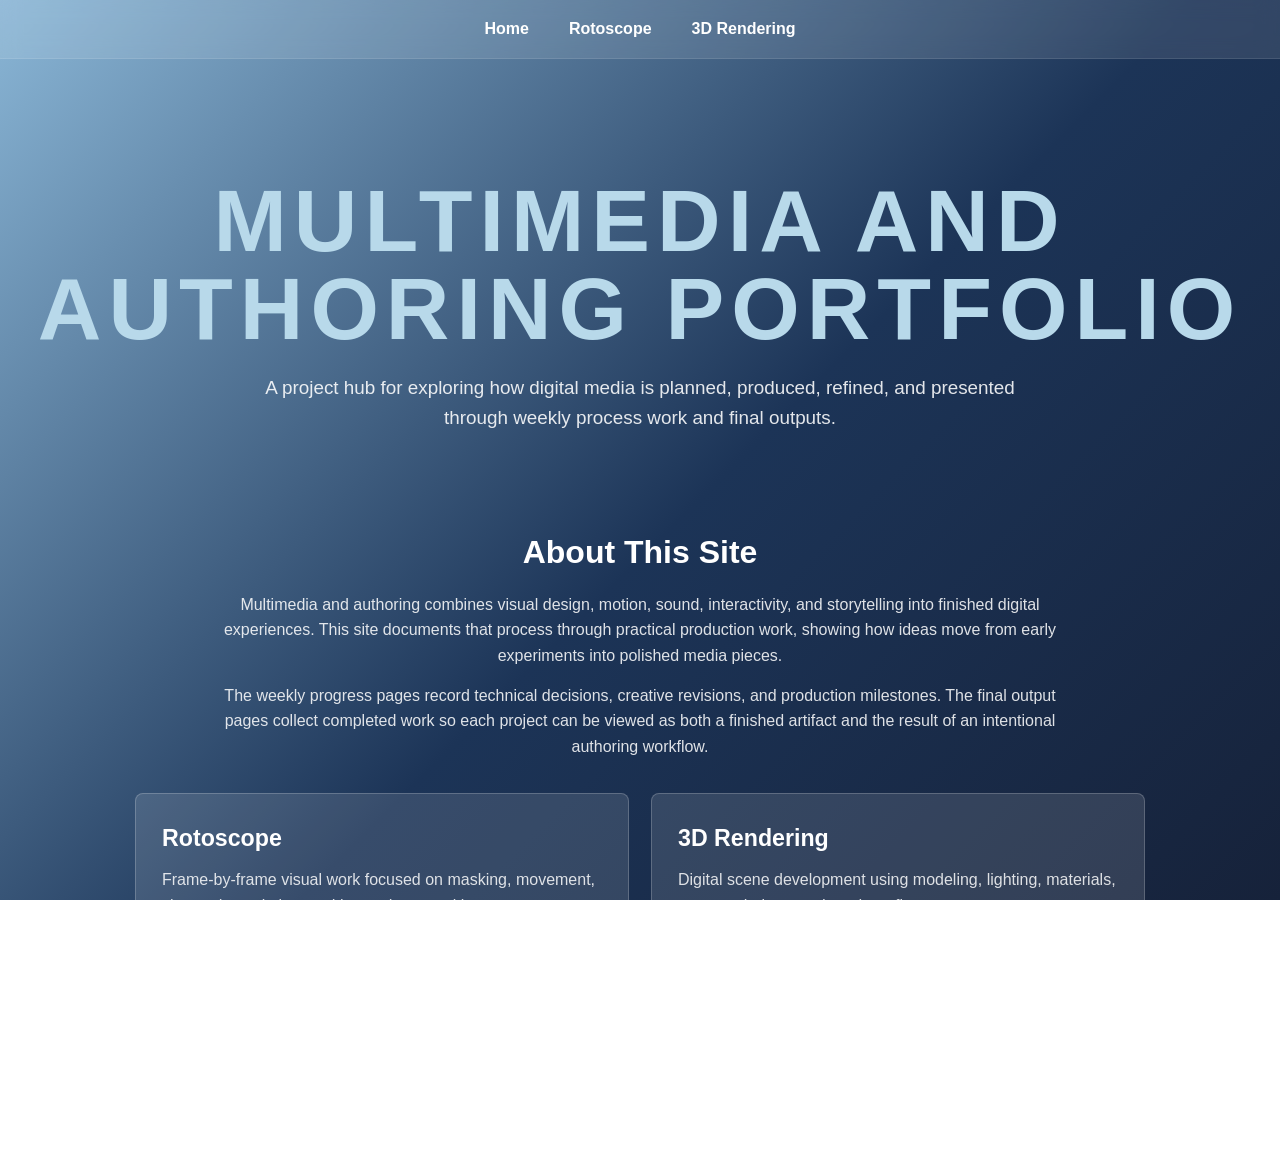
==== index.html @ 627480c0 "Website yes" ====
<!DOCTYPE html>
<html lang="en">
<head>
    <meta charset="UTF-8">
    <title>Multimedia and Authoring Projects</title>
    <link rel="stylesheet" href="style.css">
</head>
<body>
    <nav class="navbar">
        <ul class="nav-links">
            <li><a href="index.html">Home</a></li>
            <li class="dropdown">
                <a href="#">Rotoscope</a>
                <ul class="submenu">
                    <li><a href="rotoscope-progress.html">Weekly Progress</a></li>
                    <li><a href="rotoscope-final.html">Final Output</a></li>
                </ul>
            </li>
            <li class="dropdown">
                <a href="#">3D Rendering</a>
                <ul class="submenu">
                    <li><a href="rendering-progress.html">Weekly Progress</a></li>
                    <li><a href="rendering-final.html">Final Output</a></li>
                </ul>
            </li>
        </ul>
    </nav>

    <header class="hero-section">
        <h1 class="eyebrow">Multimedia and Authoring Portfolio</h1>
        <p class="hero-copy">A project hub for exploring how digital media is planned, produced, refined, and presented through weekly process work and final outputs.</p>
    </header>

    <main class="home-content">
        <section class="intro-panel">
            <h2>About This Site</h2>
            <p>
                Multimedia and authoring combines visual design, motion, sound, interactivity, and storytelling into finished digital experiences. This site documents that process through practical production work, showing how ideas move from early experiments into polished media pieces.
            </p>
            <p>
                The weekly progress pages record technical decisions, creative revisions, and production milestones. The final output pages collect completed work so each project can be viewed as both a finished artifact and the result of an intentional authoring workflow.
            </p>
        </section>

        <section class="project-grid" aria-label="Project areas">
            <article class="project-card">
                <h3>Rotoscope</h3>
                <p>Frame-by-frame visual work focused on masking, movement, clean edges, timing, and layered compositing.</p>
                <div class="card-actions">
                    <a href="rotoscope-progress.html">Weekly Progress</a>
                    <a href="rotoscope-final.html">Final Output</a>
                </div>
            </article>

            <article class="project-card">
                <h3>3D Rendering</h3>
                <p>Digital scene development using modeling, lighting, materials, camera choices, and render refinement.</p>
                <div class="card-actions">
                    <a href="rendering-progress.html">Weekly Progress</a>
                    <a href="rendering-final.html">Final Output</a>
                </div>
            </article>
        </section>
    </main>

    <footer class="site-footer">
        <div class="footer-inner">
            <p class="footer-title">Multimedia and Authoring</p>
            <p class="footer-text">Navos 2026</p>
        </div>
    </footer>
</body>
</html>
---- style.css ----
/* General Reset */
* {
    margin: 0;
    padding: 0;
    box-sizing: border-box;
    font-family: 'Segoe UI', Tahoma, Geneva, Verdana, sans-serif;
}

body {
    background: linear-gradient(135deg, #8ab6d6 0%, #1c3457 55%, #16223a 100%);
    background-attachment: fixed;
    min-height: 100vh;
    color: white;
    line-height: 1.6;
}

/* Navigation */
.navbar {
    background-color: rgba(255, 255, 255, 0.1);
    backdrop-filter: blur(10px);
    padding: 1rem;
    position: sticky;
    top: 0;
    z-index: 1000;
    border-bottom: 1px solid rgba(255, 255, 255, 0.1);
}

.nav-links {
    display: flex;
    list-style: none;
    justify-content: center;
    flex-wrap: wrap;
    gap: 8px 0;
}

.nav-links > li {
    position: relative;
    padding: 0 20px;
}

.nav-links a {
    text-decoration: none;
    color: white;
    font-weight: bold;
    transition: 0.3s;
}

.nav-links a:hover { color: #a2c2e1; }

/* Dropdowns */
.submenu {
    display: none;
    position: absolute;
    top: 100%;
    left: 0;
    background-color: #192f5d;
    list-style: none;
    min-width: 200px;
    border-radius: 4px;
    box-shadow: 0 8px 16px rgba(0,0,0,0.3);
}

.submenu li { padding: 12px; border-bottom: 1px solid rgba(255,255,255,0.05); }
.submenu li a { font-weight: normal; font-size: 0.9rem; }
.dropdown:hover .submenu,
.dropdown:focus-within .submenu {
    display: block;
}

/* Layout Containers */
.content-container {
    max-width: 900px;
    margin: 40px auto;
    padding: 20px;
}

/* Home Page Hero */
.hero-section {
    min-height: 52vh;
    display: flex;
    flex-direction: column;
    justify-content: center;
    align-items: center;
    text-align: center;
    padding: 70px 20px 45px;
}

.hero-section h1 {
    font-size: clamp(2.5rem, 7vw, 5.5rem);
    line-height: 1;
    margin-bottom: 20px;
}

.eyebrow {
    color: #b8d9ea;
    font-size: 0.85rem;
    font-weight: 700;
    letter-spacing: 0.08em;
    margin-bottom: 18px;
    text-transform: uppercase;
}

.hero-copy {
    max-width: 760px;
    color: rgba(255, 255, 255, 0.88);
    font-size: 1.18rem;
}

.home-content {
    max-width: 1050px;
    margin: 0 auto 60px;
    padding: 0 20px;
}

.intro-panel {
    max-width: 850px;
    margin: 0 auto 34px;
    text-align: center;
}

.intro-panel h2 {
    margin-bottom: 14px;
    font-size: 2rem;
}

.intro-panel p {
    color: rgba(255, 255, 255, 0.86);
    margin-bottom: 14px;
}

.project-grid {
    display: grid;
    grid-template-columns: repeat(2, minmax(0, 1fr));
    gap: 22px;
}

.project-card {
    background: rgba(255, 255, 255, 0.12);
    border: 1px solid rgba(255, 255, 255, 0.2);
    border-radius: 8px;
    padding: 26px;
}

.project-card h3 {
    font-size: 1.45rem;
    margin-bottom: 10px;
}

.project-card p {
    color: rgba(255, 255, 255, 0.84);
    margin-bottom: 22px;
}

.card-actions {
    display: flex;
    flex-wrap: wrap;
    gap: 10px;
}

.card-actions a {
    border: 1px solid rgba(255, 255, 255, 0.35);
    border-radius: 4px;
    color: white;
    font-size: 0.9rem;
    font-weight: 700;
    padding: 9px 12px;
    text-decoration: none;
    transition: 0.3s;
}

.card-actions a:hover {
    background: rgba(255, 255, 255, 0.16);
    color: #c7e6f5;
}

/* Progress Cards */
.update-card {
    background: rgba(255, 255, 255, 0.1);
    border: 1px solid rgba(255, 255, 255, 0.2);
    border-radius: 12px;
    padding: 25px;
    margin-bottom: 40px;
}

.update-header {
    display: flex;
    justify-content: space-between;
    align-items: baseline;
    margin-bottom: 15px;
    border-bottom: 1px solid rgba(255, 255, 255, 0.1);
    padding-bottom: 10px;
}

.date { font-size: 0.85rem; color: #a2c2e1; }

/* Final Output Styles */
.final-display {
    background: rgba(0, 0, 0, 0.2);
    padding: 40px;
    border-radius: 20px;
    text-align: center;
}

/* Media Elements */
.video-container {
    position: relative;
    padding-bottom: 56.25%;
    height: 0;
    margin: 20px 0;
}

.video-container iframe {
    position: absolute;
    top: 0;
    left: 0;
    width: 100%;
    height: 100%;
    border-radius: 8px;
}

.media-img {
    width: 100%;
    border-radius: 8px;
    margin: 20px 0;
}

/* Footer */
.site-footer {
    margin-top: 60px;
    padding: 28px 20px;
    background: rgba(255, 255, 255, 0.08);
    border-top: 1px solid rgba(255, 255, 255, 0.16);
    backdrop-filter: blur(10px);
}

.footer-inner {
    display: flex;
    align-items: center;
    justify-content: space-between;
    gap: 24px;
    max-width: 1050px;
    margin: 0 auto;
}

.footer-title {
    color: white;
    font-weight: 700;
}

.footer-text {
    max-width: 620px;
    color: rgba(255, 255, 255, 0.78);
    font-size: 0.92rem;
    text-align: right;
}

@media (max-width: 700px) {
    .nav-links > li {
        padding: 0 10px;
    }

    .submenu {
        left: 50%;
        transform: translateX(-50%);
    }

    .project-grid {
        grid-template-columns: 1fr;
    }

    .update-header {
        align-items: flex-start;
        flex-direction: column;
        gap: 4px;
    }

    .final-display {
        padding: 26px 18px;
    }

    .footer-inner {
        align-items: flex-start;
        flex-direction: column;
        gap: 8px;
    }

    .footer-text {
        text-align: left;
    }
}
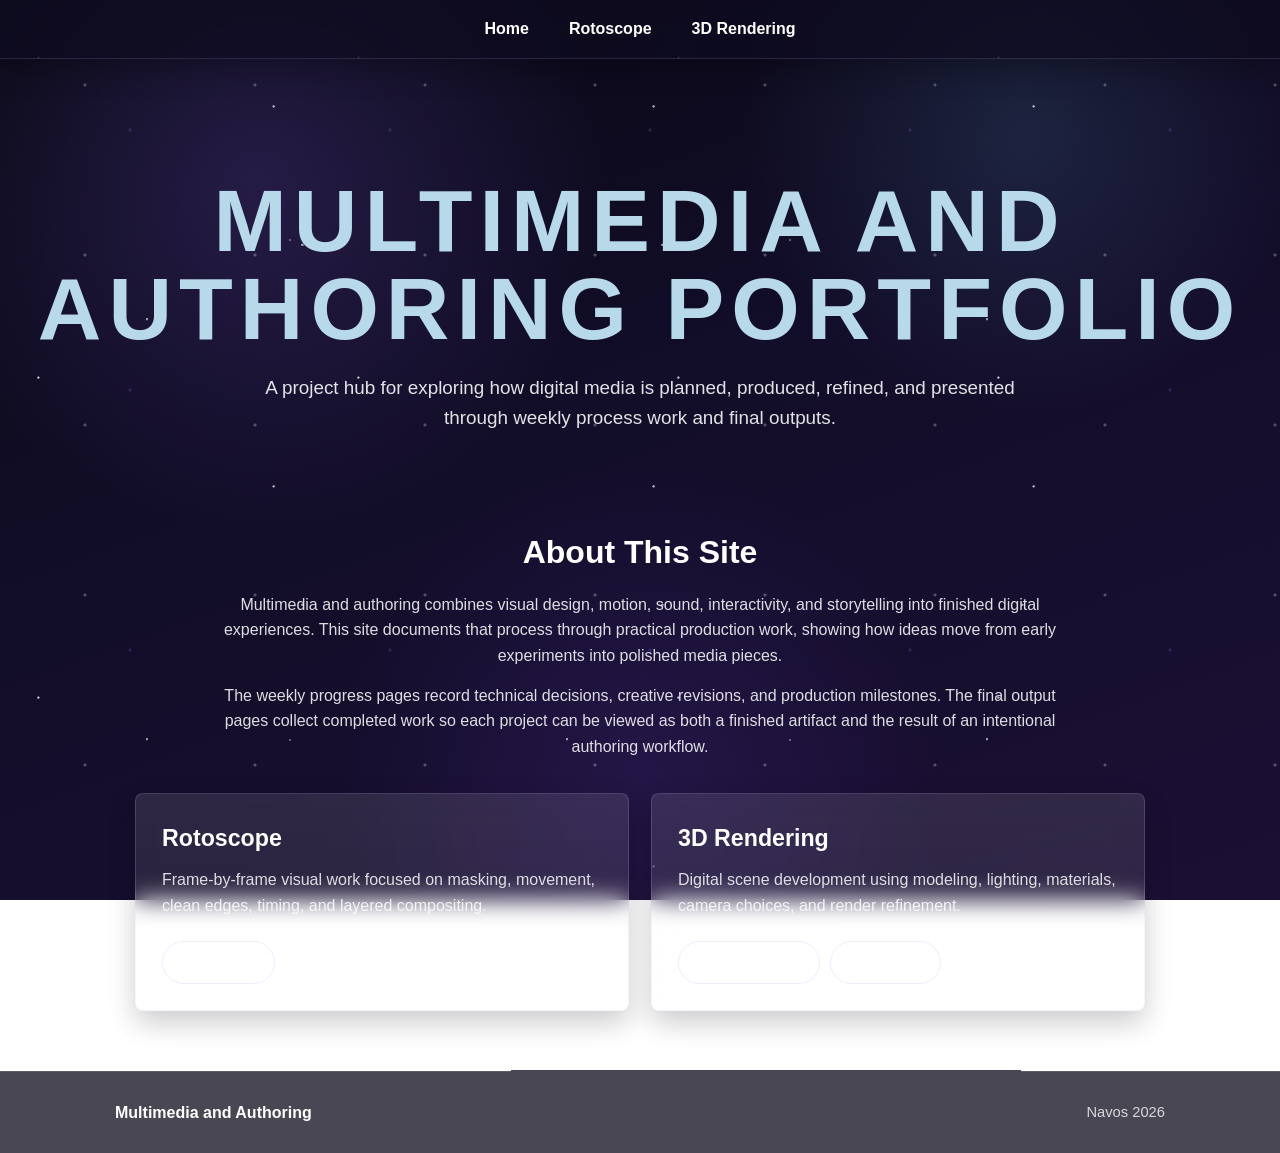
==== commit be5ec44b: "Test2" ====
--- a/index.html
+++ b/index.html
@@ -10,10 +10,9 @@
         <ul class="nav-links">
             <li><a href="index.html">Home</a></li>
             <li class="dropdown">
-                <a href="#">Rotoscope</a>
+                <a href="rotoscope-progress.html">Rotoscope</a>
                 <ul class="submenu">
-                    <li><a href="rotoscope-progress.html">Weekly Progress</a></li>
-                    <li><a href="rotoscope-final.html">Final Output</a></li>
+                    <li><a href="rotoscope-progress.html">Project Page</a></li>
                 </ul>
             </li>
             <li class="dropdown">
@@ -47,8 +46,7 @@
                 <h3>Rotoscope</h3>
                 <p>Frame-by-frame visual work focused on masking, movement, clean edges, timing, and layered compositing.</p>
                 <div class="card-actions">
-                    <a href="rotoscope-progress.html">Weekly Progress</a>
-                    <a href="rotoscope-final.html">Final Output</a>
+                    <a href="rotoscope-progress.html">Project Page</a>
                 </div>
             </article>
 
@@ -70,4 +68,4 @@
         </div>
     </footer>
 </body>
-</html>+</html>
--- a/style.css
+++ b/style.css
@@ -6,23 +6,64 @@
     font-family: 'Segoe UI', Tahoma, Geneva, Verdana, sans-serif;
 }
 
+html {
+    scroll-behavior: smooth;
+}
+
 body {
-    background: linear-gradient(135deg, #8ab6d6 0%, #1c3457 55%, #16223a 100%);
+    background:
+        radial-gradient(circle at 20% 20%, rgba(146, 104, 255, 0.18), transparent 28%),
+        radial-gradient(circle at 80% 15%, rgba(120, 200, 255, 0.12), transparent 22%),
+        radial-gradient(circle at 50% 85%, rgba(94, 55, 180, 0.18), transparent 30%),
+        linear-gradient(160deg, #090914 0%, #120d28 45%, #1b1035 100%);
     background-attachment: fixed;
     min-height: 100vh;
     color: white;
     line-height: 1.6;
+    overflow-x: hidden;
+    position: relative;
+}
+
+body::before,
+body::after {
+    content: "";
+    position: fixed;
+    inset: 0;
+    pointer-events: none;
+    z-index: 0;
+}
+
+body::before {
+    background-image:
+        radial-gradient(circle at 12% 18%, rgba(255, 255, 255, 0.95) 0 1px, transparent 1.5px),
+        radial-gradient(circle at 72% 28%, rgba(255, 255, 255, 0.9) 0 1px, transparent 1.5px),
+        radial-gradient(circle at 35% 76%, rgba(255, 255, 255, 0.88) 0 1px, transparent 1.5px),
+        radial-gradient(circle at 84% 68%, rgba(255, 255, 255, 0.9) 0 1px, transparent 1.5px),
+        radial-gradient(circle at 58% 48%, rgba(201, 173, 255, 0.7) 0 1px, transparent 1.5px);
+    background-size: 320px 320px, 380px 380px, 420px 420px, 360px 360px, 500px 500px;
+    animation: starDrift 60s linear infinite;
+    opacity: 0.65;
+}
+
+body::after {
+    background:
+        radial-gradient(circle, rgba(255, 255, 255, 0.55) 0 1px, transparent 2px),
+        radial-gradient(circle, rgba(156, 124, 255, 0.45) 0 1px, transparent 2px);
+    background-size: 170px 170px, 260px 260px;
+    animation: starTwinkle 4.5s ease-in-out infinite alternate;
+    opacity: 0.5;
 }
 
 /* Navigation */
 .navbar {
-    background-color: rgba(255, 255, 255, 0.1);
-    backdrop-filter: blur(10px);
+    background-color: rgba(14, 12, 32, 0.72);
+    backdrop-filter: blur(14px);
     padding: 1rem;
     position: sticky;
     top: 0;
     z-index: 1000;
-    border-bottom: 1px solid rgba(255, 255, 255, 0.1);
+    border-bottom: 1px solid rgba(198, 171, 255, 0.16);
+    box-shadow: 0 8px 30px rgba(0, 0, 0, 0.28);
 }
 
 .nav-links {
@@ -42,10 +83,14 @@
     text-decoration: none;
     color: white;
     font-weight: bold;
-    transition: 0.3s;
-}
-
-.nav-links a:hover { color: #a2c2e1; }
+    transition: transform 0.25s ease, color 0.25s ease, opacity 0.25s ease;
+    display: inline-block;
+}
+
+.nav-links a:hover {
+    color: #d8c2ff;
+    transform: translateY(-2px);
+}
 
 /* Dropdowns */
 .submenu {
@@ -53,11 +98,12 @@
     position: absolute;
     top: 100%;
     left: 0;
-    background-color: #192f5d;
+    background-color: rgba(18, 15, 45, 0.96);
     list-style: none;
     min-width: 200px;
     border-radius: 4px;
-    box-shadow: 0 8px 16px rgba(0,0,0,0.3);
+    box-shadow: 0 12px 24px rgba(0,0,0,0.38);
+    border: 1px solid rgba(216, 194, 255, 0.12);
 }
 
 .submenu li { padding: 12px; border-bottom: 1px solid rgba(255,255,255,0.05); }
@@ -72,6 +118,8 @@
     max-width: 900px;
     margin: 40px auto;
     padding: 20px;
+    position: relative;
+    z-index: 1;
 }
 
 /* Home Page Hero */
@@ -89,6 +137,7 @@
     font-size: clamp(2.5rem, 7vw, 5.5rem);
     line-height: 1;
     margin-bottom: 20px;
+    animation: floatIn 0.9s ease both;
 }
 
 .eyebrow {
@@ -104,6 +153,7 @@
     max-width: 760px;
     color: rgba(255, 255, 255, 0.88);
     font-size: 1.18rem;
+    animation: floatIn 1s ease 0.1s both;
 }
 
 .home-content {
@@ -116,6 +166,7 @@
     max-width: 850px;
     margin: 0 auto 34px;
     text-align: center;
+    animation: floatIn 1s ease 0.15s both;
 }
 
 .intro-panel h2 {
@@ -135,10 +186,21 @@
 }
 
 .project-card {
-    background: rgba(255, 255, 255, 0.12);
-    border: 1px solid rgba(255, 255, 255, 0.2);
+    background: linear-gradient(180deg, rgba(255, 255, 255, 0.11), rgba(255, 255, 255, 0.07));
+    border: 1px solid rgba(216, 194, 255, 0.18);
     border-radius: 8px;
     padding: 26px;
+    backdrop-filter: blur(12px);
+    box-shadow: 0 12px 28px rgba(0, 0, 0, 0.2);
+    transition: transform 0.25s ease, box-shadow 0.25s ease;
+}
+
+.project-card:hover,
+.update-card:hover,
+.final-display:hover,
+.feature-panel:hover {
+    transform: translateY(-4px);
+    box-shadow: 0 18px 34px rgba(0, 0, 0, 0.28);
 }
 
 .project-card h3 {
@@ -158,28 +220,33 @@
 }
 
 .card-actions a {
-    border: 1px solid rgba(255, 255, 255, 0.35);
-    border-radius: 4px;
+    border: 1px solid rgba(216, 194, 255, 0.34);
+    border-radius: 999px;
     color: white;
     font-size: 0.9rem;
     font-weight: 700;
     padding: 9px 12px;
     text-decoration: none;
-    transition: 0.3s;
+    transition: transform 0.25s ease, background 0.25s ease, box-shadow 0.25s ease;
+    animation: popIn 0.65s ease both;
 }
 
 .card-actions a:hover {
-    background: rgba(255, 255, 255, 0.16);
-    color: #c7e6f5;
+    background: rgba(216, 194, 255, 0.16);
+    color: #f4ebff;
+    transform: translateY(-2px) scale(1.03);
+    box-shadow: 0 10px 22px rgba(121, 82, 255, 0.18);
 }
 
 /* Progress Cards */
 .update-card {
-    background: rgba(255, 255, 255, 0.1);
-    border: 1px solid rgba(255, 255, 255, 0.2);
+    background: linear-gradient(180deg, rgba(255, 255, 255, 0.1), rgba(255, 255, 255, 0.06));
+    border: 1px solid rgba(216, 194, 255, 0.16);
     border-radius: 12px;
     padding: 25px;
     margin-bottom: 40px;
+    backdrop-filter: blur(10px);
+    box-shadow: 0 12px 26px rgba(0, 0, 0, 0.2);
 }
 
 .update-header {
@@ -193,12 +260,371 @@
 
 .date { font-size: 0.85rem; color: #a2c2e1; }
 
+.feature-panel {
+    background: linear-gradient(180deg, rgba(255, 255, 255, 0.11), rgba(255, 255, 255, 0.06));
+    border: 1px solid rgba(216, 194, 255, 0.18);
+    border-radius: 20px;
+    padding: 28px;
+    backdrop-filter: blur(12px);
+    box-shadow: 0 14px 32px rgba(0, 0, 0, 0.24);
+}
+
+.feature-grid {
+    display: grid;
+    grid-template-columns: minmax(0, 1.35fr) minmax(280px, 0.85fr);
+    gap: 22px;
+    align-items: start;
+}
+
+.project-section,
+.progress-section {
+    margin-top: 34px;
+}
+
+.section-label {
+    color: #d8c2ff;
+    font-size: 0.82rem;
+    font-weight: 800;
+    letter-spacing: 0.14em;
+    margin-bottom: 8px;
+    text-transform: uppercase;
+}
+
+.section-title {
+    font-size: clamp(1.8rem, 3.5vw, 2.6rem);
+    margin-bottom: 10px;
+}
+
+.section-copy {
+    color: rgba(255, 255, 255, 0.82);
+}
+
+.main-video-wrap {
+    margin-top: 22px;
+}
+
+.main-video-wrap .video-container {
+    margin: 0;
+}
+
+.detail-list {
+    display: grid;
+    gap: 12px;
+}
+
+.detail-item {
+    padding: 14px 16px;
+    border-radius: 14px;
+    background: rgba(255, 255, 255, 0.08);
+    border: 1px solid rgba(216, 194, 255, 0.12);
+}
+
+.detail-item strong {
+    display: block;
+    margin-bottom: 4px;
+    color: #f1e7ff;
+}
+
+.week-grid {
+    display: grid;
+    grid-template-columns: repeat(3, minmax(0, 1fr));
+    gap: 18px;
+}
+
+.week-card {
+    background: rgba(255, 255, 255, 0.08);
+    border: 1px solid rgba(216, 194, 255, 0.14);
+    border-radius: 16px;
+    padding: 16px;
+    backdrop-filter: blur(10px);
+    box-shadow: 0 10px 22px rgba(0, 0, 0, 0.18);
+    transition: transform 0.25s ease, border-color 0.25s ease;
+}
+
+.week-card:hover {
+    transform: translateY(-4px) scale(1.01);
+    border-color: rgba(216, 194, 255, 0.3);
+}
+
+.week-card h3 {
+    margin-bottom: 10px;
+    font-size: 1.05rem;
+}
+
+.week-card .video-container {
+    margin: 0;
+}
+
+.page-spacer {
+    height: 18px;
+}
+
 /* Final Output Styles */
 .final-display {
     background: rgba(0, 0, 0, 0.2);
     padding: 40px;
     border-radius: 20px;
     text-align: center;
+    backdrop-filter: blur(10px);
+}
+
+.section-kicker {
+    color: #b8d9ea;
+    font-size: 0.8rem;
+    font-weight: 700;
+    letter-spacing: 0.12em;
+    margin-bottom: 10px;
+    text-transform: uppercase;
+}
+
+.final-intro {
+    margin-top: 20px;
+    color: rgba(255, 255, 255, 0.82);
+}
+
+.planet-calculator-section,
+.planet-showcase-section,
+.age-summary-section,
+.solar-stats-section {
+    margin-top: 34px;
+}
+
+.section-heading {
+    margin-bottom: 20px;
+    text-align: center;
+}
+
+.section-heading h2 {
+    font-size: clamp(1.8rem, 3.5vw, 2.5rem);
+    margin-bottom: 8px;
+}
+
+.section-heading p:last-child {
+    color: rgba(255, 255, 255, 0.82);
+}
+
+.age-calculator-panel,
+.summary-card,
+.planet-card,
+.stat-tile {
+    background: rgba(255, 255, 255, 0.1);
+    border: 1px solid rgba(255, 255, 255, 0.16);
+    border-radius: 18px;
+    backdrop-filter: blur(10px);
+}
+
+.age-calculator-panel {
+    padding: 24px;
+}
+
+.calculator-controls {
+    display: flex;
+    align-items: center;
+    justify-content: center;
+    gap: 14px;
+    flex-wrap: wrap;
+}
+
+.calculator-controls input {
+    width: min(320px, 100%);
+    padding: 14px 16px;
+    border-radius: 999px;
+    border: 1px solid rgba(255, 255, 255, 0.28);
+    background: rgba(255, 255, 255, 0.12);
+    color: white;
+    font-size: 1rem;
+    text-align: center;
+}
+
+.calculator-controls input::placeholder {
+    color: rgba(255, 255, 255, 0.55);
+}
+
+.primary-button {
+    border: 0;
+    border-radius: 999px;
+    background: linear-gradient(135deg, #7e5cff 0%, #3a7bff 100%);
+    color: white;
+    cursor: pointer;
+    font-size: 0.98rem;
+    font-weight: 700;
+    padding: 14px 24px;
+    transition: transform 0.2s ease, box-shadow 0.2s ease;
+    animation: popIn 0.7s ease both;
+}
+
+.primary-button:hover {
+    box-shadow: 0 14px 30px rgba(108, 94, 255, 0.34);
+    transform: translateY(-2px) scale(1.02);
+}
+
+.calculator-note {
+    color: rgba(255, 255, 255, 0.72);
+    margin-top: 14px;
+    text-align: center;
+}
+
+.planet-grid,
+.summary-grid,
+.stats-grid {
+    display: grid;
+    gap: 18px;
+}
+
+.planet-grid {
+    grid-template-columns: repeat(3, minmax(0, 1fr));
+}
+
+.summary-grid {
+    grid-template-columns: repeat(3, minmax(0, 1fr));
+}
+
+.stats-grid {
+    grid-template-columns: repeat(4, minmax(0, 1fr));
+}
+
+.planet-card {
+    overflow: hidden;
+    padding: 24px 20px;
+    position: relative;
+    text-align: center;
+}
+
+.planet-card h3 {
+    font-size: 1.4rem;
+    margin-bottom: 8px;
+}
+
+.planet-card p {
+    color: rgba(255, 255, 255, 0.8);
+    font-size: 0.95rem;
+}
+
+.planet-visual {
+    width: 96px;
+    height: 96px;
+    border-radius: 50%;
+    margin: 0 auto 18px;
+    position: relative;
+    box-shadow: inset -14px -14px 20px rgba(0, 0, 0, 0.28), 0 0 30px rgba(255, 255, 255, 0.08);
+}
+
+.planet-with-ring::before {
+    content: "";
+    position: absolute;
+    top: 50%;
+    left: 50%;
+    width: 140px;
+    height: 28px;
+    border: 4px solid rgba(214, 196, 138, 0.65);
+    border-radius: 50%;
+    transform: translate(-50%, -50%) rotate(-16deg);
+}
+
+.planet-age-readout {
+    margin-top: 18px;
+    padding-top: 16px;
+    border-top: 1px solid rgba(255, 255, 255, 0.12);
+}
+
+.planet-age-readout span {
+    display: block;
+    color: #b8d9ea;
+    font-size: 0.84rem;
+    margin-bottom: 6px;
+    text-transform: uppercase;
+}
+
+.planet-age-readout strong {
+    display: block;
+    font-size: 1.2rem;
+}
+
+.summary-card {
+    padding: 20px 16px;
+    text-align: center;
+}
+
+.summary-card h3 {
+    margin-bottom: 8px;
+}
+
+.summary-card p {
+    color: #d9efff;
+    font-size: 1.05rem;
+    font-weight: 700;
+}
+
+.stat-tile {
+    padding: 24px 16px;
+    text-align: center;
+}
+
+.stat-tile strong {
+    display: block;
+    font-size: 2rem;
+    margin-bottom: 4px;
+}
+
+.stat-tile span {
+    color: rgba(255, 255, 255, 0.76);
+}
+
+.planet-mercury .planet-visual {
+    background: radial-gradient(circle at 30% 30%, #d8d1c8 0%, #a49b92 45%, #6a635e 100%);
+}
+
+.planet-venus .planet-visual {
+    background: radial-gradient(circle at 35% 30%, #f7ddb1 0%, #d5a962 45%, #8b5c26 100%);
+}
+
+.planet-earth .planet-visual {
+    background: radial-gradient(circle at 30% 30%, #78d7ff 0%, #287be7 48%, #0b3f81 100%);
+}
+
+.planet-earth .planet-visual::after {
+    content: "";
+    position: absolute;
+    inset: 18px 26px 28px 16px;
+    background: rgba(72, 196, 123, 0.85);
+    border-radius: 45% 55% 40% 60%;
+    filter: blur(2px);
+}
+
+.planet-mars .planet-visual {
+    background: radial-gradient(circle at 35% 30%, #efb08d 0%, #be5a33 50%, #6f2915 100%);
+}
+
+.planet-jupiter .planet-visual {
+    background: linear-gradient(180deg, #f2d7a5 0%, #d3aa75 22%, #ae7547 40%, #e4c08f 58%, #9a643d 76%, #ddb98a 100%);
+}
+
+.planet-saturn .planet-visual {
+    background: radial-gradient(circle at 35% 30%, #f6e2ae 0%, #cfb06e 50%, #8d7243 100%);
+}
+
+.planet-uranus .planet-visual {
+    background: radial-gradient(circle at 35% 30%, #baf7ff 0%, #7fd9e9 50%, #4691af 100%);
+}
+
+.planet-neptune .planet-visual {
+    background: radial-gradient(circle at 35% 30%, #87b8ff 0%, #3059d7 52%, #12256e 100%);
+}
+
+.planet-pluto .planet-visual {
+    background: radial-gradient(circle at 35% 30%, #f2e0d4 0%, #bc9c8d 48%, #69534f 100%);
+}
+
+.sr-only {
+    width: 1px;
+    height: 1px;
+    padding: 0;
+    margin: -1px;
+    overflow: hidden;
+    position: absolute;
+    clip: rect(0, 0, 0, 0);
+    white-space: nowrap;
+    border: 0;
 }
 
 /* Media Elements */
@@ -228,9 +654,11 @@
 .site-footer {
     margin-top: 60px;
     padding: 28px 20px;
-    background: rgba(255, 255, 255, 0.08);
-    border-top: 1px solid rgba(255, 255, 255, 0.16);
-    backdrop-filter: blur(10px);
+    background: rgba(12, 10, 26, 0.75);
+    border-top: 1px solid rgba(216, 194, 255, 0.14);
+    backdrop-filter: blur(12px);
+    position: relative;
+    z-index: 1;
 }
 
 .footer-inner {
@@ -268,6 +696,11 @@
         grid-template-columns: 1fr;
     }
 
+    .feature-grid,
+    .week-grid {
+        grid-template-columns: 1fr;
+    }
+
     .update-header {
         align-items: flex-start;
         flex-direction: column;
@@ -278,6 +711,21 @@
         padding: 26px 18px;
     }
 
+    .calculator-controls {
+        flex-direction: column;
+    }
+
+    .calculator-controls input,
+    .primary-button {
+        width: 100%;
+    }
+
+    .planet-grid,
+    .summary-grid,
+    .stats-grid {
+        grid-template-columns: 1fr;
+    }
+
     .footer-inner {
         align-items: flex-start;
         flex-direction: column;
@@ -287,4 +735,44 @@
     .footer-text {
         text-align: left;
     }
-}+}
+
+@keyframes floatIn {
+    from {
+        opacity: 0;
+        transform: translateY(18px);
+    }
+    to {
+        opacity: 1;
+        transform: translateY(0);
+    }
+}
+
+@keyframes popIn {
+    0% {
+        opacity: 0;
+        transform: scale(0.88) translateY(10px);
+    }
+    100% {
+        opacity: 1;
+        transform: scale(1) translateY(0);
+    }
+}
+
+@keyframes starDrift {
+    from {
+        transform: translate3d(0, 0, 0);
+    }
+    to {
+        transform: translate3d(-40px, 24px, 0);
+    }
+}
+
+@keyframes starTwinkle {
+    from {
+        opacity: 0.35;
+    }
+    to {
+        opacity: 0.8;
+    }
+}
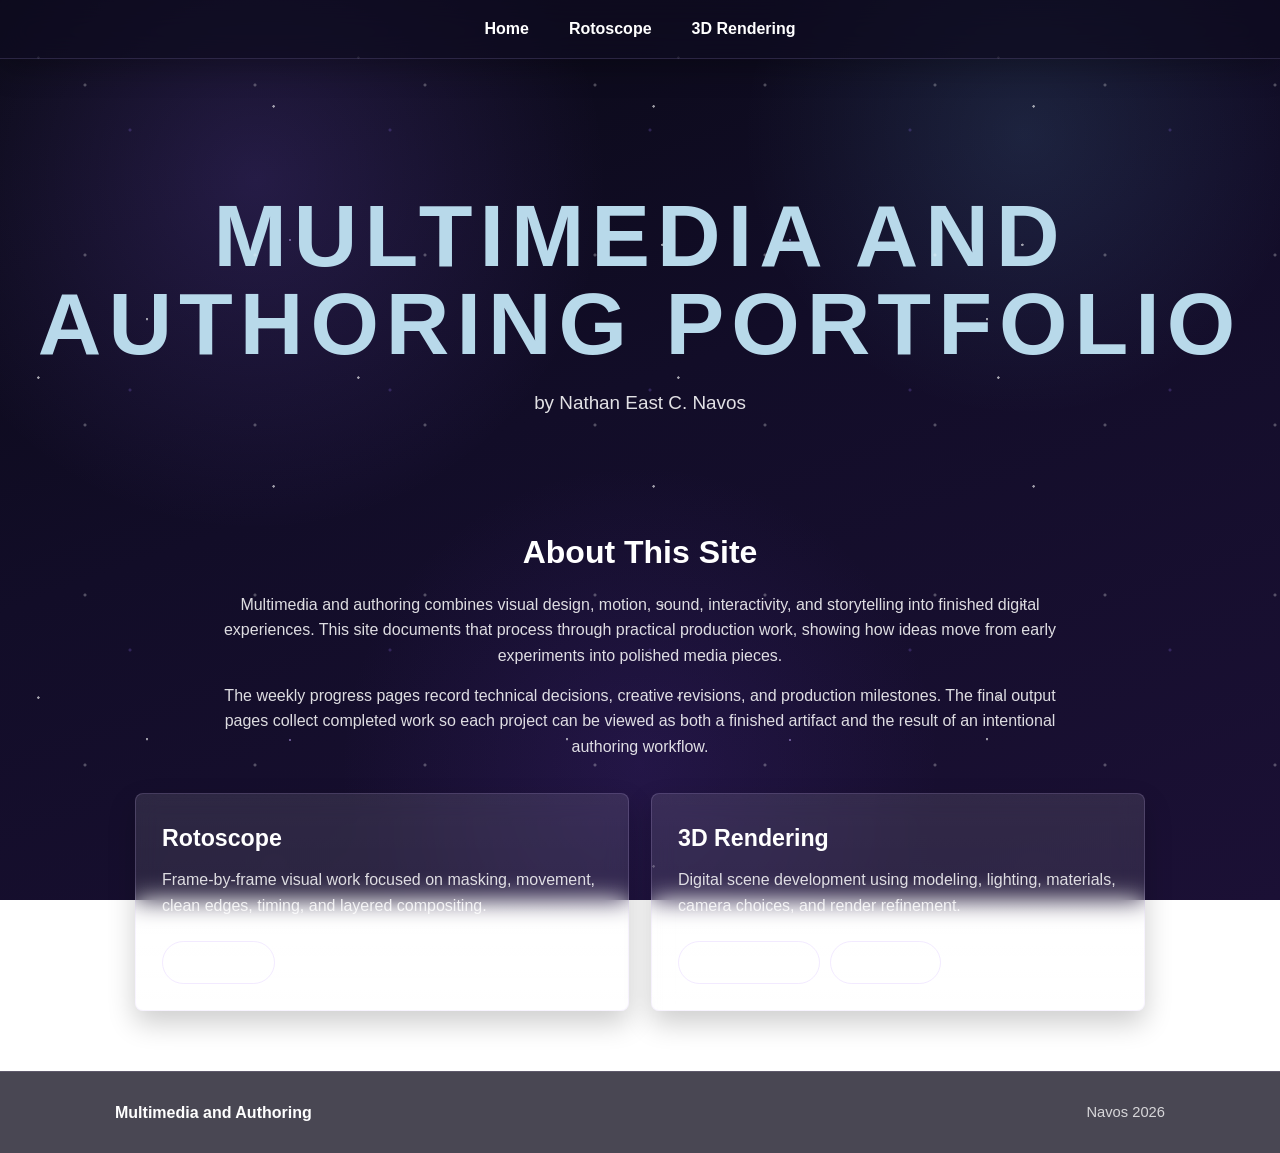
==== commit 9c3c0997: "Update" ====
--- a/index.html
+++ b/index.html
@@ -27,7 +27,7 @@
 
     <header class="hero-section">
         <h1 class="eyebrow">Multimedia and Authoring Portfolio</h1>
-        <p class="hero-copy">A project hub for exploring how digital media is planned, produced, refined, and presented through weekly process work and final outputs.</p>
+        <p class="hero-copy">by Nathan East C. Navos</p>
     </header>
 
     <main class="home-content">
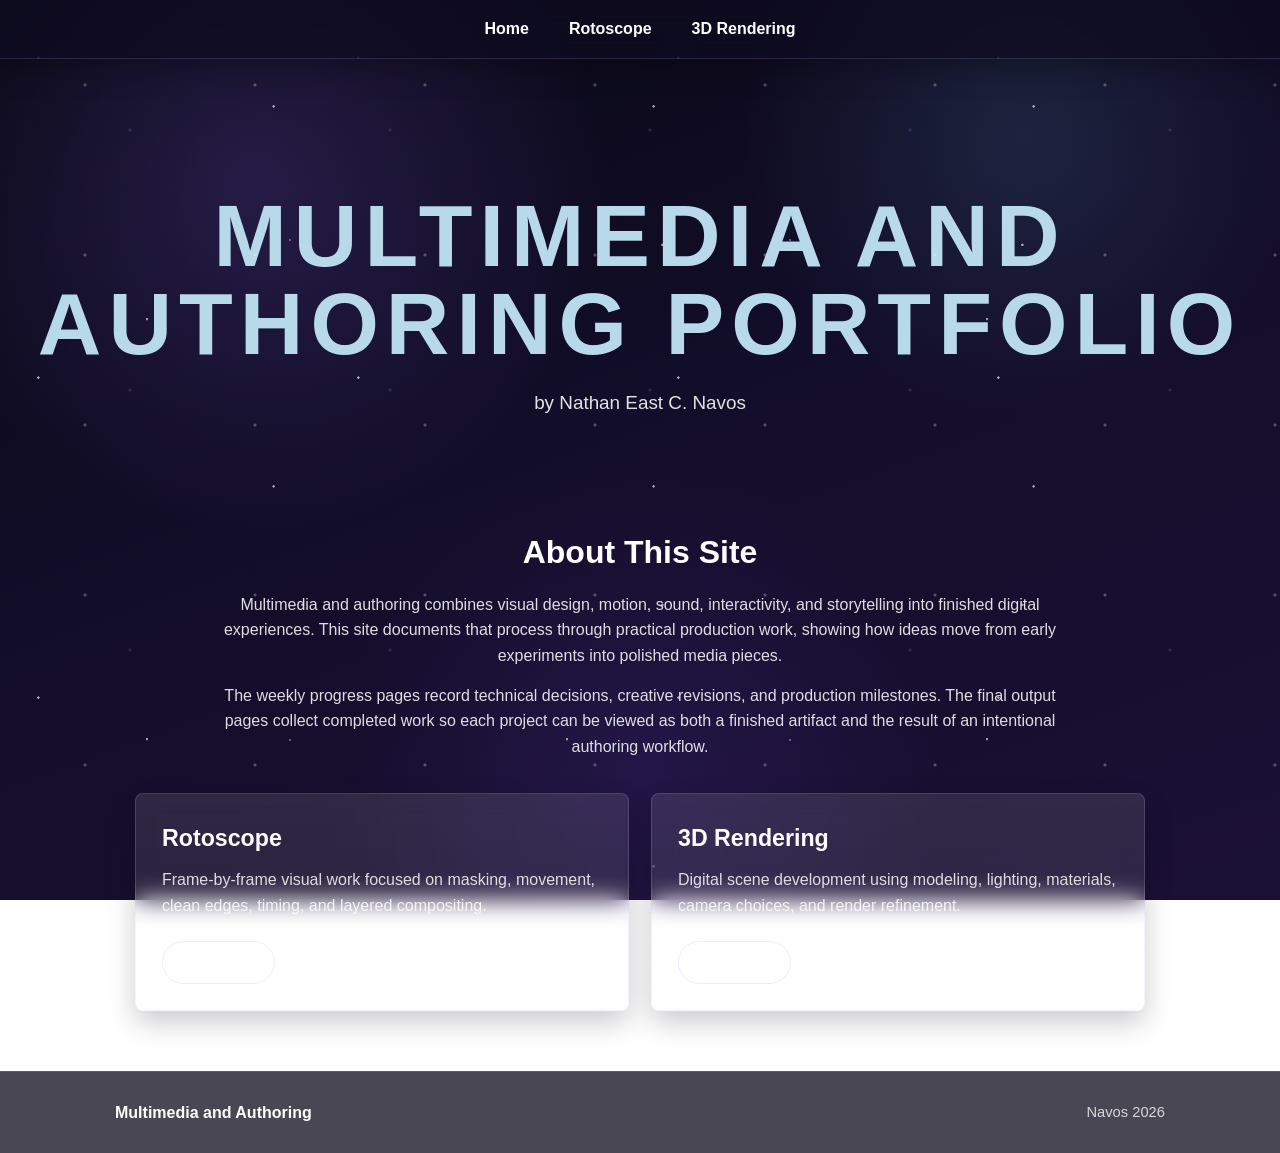
==== commit f1df3920: "Small patch" ====
--- a/index.html
+++ b/index.html
@@ -9,19 +9,8 @@
     <nav class="navbar">
         <ul class="nav-links">
             <li><a href="index.html">Home</a></li>
-            <li class="dropdown">
-                <a href="rotoscope-progress.html">Rotoscope</a>
-                <ul class="submenu">
-                    <li><a href="rotoscope-progress.html">Project Page</a></li>
-                </ul>
-            </li>
-            <li class="dropdown">
-                <a href="#">3D Rendering</a>
-                <ul class="submenu">
-                    <li><a href="rendering-progress.html">Weekly Progress</a></li>
-                    <li><a href="rendering-final.html">Final Output</a></li>
-                </ul>
-            </li>
+            <li><a href="rotoscope-progress.html">Rotoscope</a></li>
+            <li><a href="rendering-progress.html">3D Rendering</a></li>
         </ul>
     </nav>
 
@@ -54,8 +43,7 @@
                 <h3>3D Rendering</h3>
                 <p>Digital scene development using modeling, lighting, materials, camera choices, and render refinement.</p>
                 <div class="card-actions">
-                    <a href="rendering-progress.html">Weekly Progress</a>
-                    <a href="rendering-final.html">Final Output</a>
+                    <a href="rendering-progress.html">Project Page</a>
                 </div>
             </article>
         </section>
--- a/style.css
+++ b/style.css
@@ -92,27 +92,6 @@
     transform: translateY(-2px);
 }
 
-/* Dropdowns */
-.submenu {
-    display: none;
-    position: absolute;
-    top: 100%;
-    left: 0;
-    background-color: rgba(18, 15, 45, 0.96);
-    list-style: none;
-    min-width: 200px;
-    border-radius: 4px;
-    box-shadow: 0 12px 24px rgba(0,0,0,0.38);
-    border: 1px solid rgba(216, 194, 255, 0.12);
-}
-
-.submenu li { padding: 12px; border-bottom: 1px solid rgba(255,255,255,0.05); }
-.submenu li a { font-weight: normal; font-size: 0.9rem; }
-.dropdown:hover .submenu,
-.dropdown:focus-within .submenu {
-    display: block;
-}
-
 /* Layout Containers */
 .content-container {
     max-width: 900px;
@@ -357,6 +336,79 @@
 
 .page-spacer {
     height: 18px;
+}
+
+.planet-calculator-panel {
+    display: grid;
+    gap: 20px;
+}
+
+.calculator-output {
+    display: grid;
+    gap: 14px;
+}
+
+.planet-row {
+    display: grid;
+    grid-template-columns: 140px minmax(0, 1fr);
+    gap: 18px;
+    align-items: center;
+    padding: 18px;
+}
+
+.planet-row-media {
+    width: 140px;
+    aspect-ratio: 1;
+    border-radius: 24px;
+    overflow: hidden;
+    background: rgba(255, 255, 255, 0.05);
+    border: 1px solid rgba(216, 194, 255, 0.14);
+    box-shadow: inset 0 0 22px rgba(0, 0, 0, 0.2);
+}
+
+.planet-row-media img {
+    width: 100%;
+    height: 100%;
+    object-fit: cover;
+    display: block;
+}
+
+.planet-row h3 {
+    font-size: 1.35rem;
+    margin-bottom: 6px;
+}
+
+.planet-facts {
+    display: grid;
+    grid-template-columns: repeat(4, minmax(0, 1fr));
+    gap: 10px;
+    margin: 12px 0;
+}
+
+.planet-fact {
+    padding: 10px 12px;
+    border-radius: 12px;
+    background: rgba(255, 255, 255, 0.08);
+    border: 1px solid rgba(216, 194, 255, 0.12);
+}
+
+.planet-fact span {
+    display: block;
+    color: rgba(255, 255, 255, 0.72);
+    font-size: 0.8rem;
+    margin-bottom: 4px;
+    text-transform: uppercase;
+    letter-spacing: 0.08em;
+}
+
+.planet-fact strong {
+    font-size: 0.95rem;
+}
+
+.planet-age-result {
+    margin-top: 10px;
+    color: #f2eaff;
+    font-weight: 700;
 }
 
 /* Final Output Styles */
@@ -687,11 +739,6 @@
         padding: 0 10px;
     }
 
-    .submenu {
-        left: 50%;
-        transform: translateX(-50%);
-    }
-
     .project-grid {
         grid-template-columns: 1fr;
     }
@@ -699,6 +746,20 @@
     .feature-grid,
     .week-grid {
         grid-template-columns: 1fr;
+    }
+
+    .planet-row {
+        grid-template-columns: 1fr;
+    }
+
+    .planet-row-media {
+        width: 100%;
+        max-width: 220px;
+        margin: 0 auto;
+    }
+
+    .planet-facts {
+        grid-template-columns: 1fr 1fr;
     }
 
     .update-header {
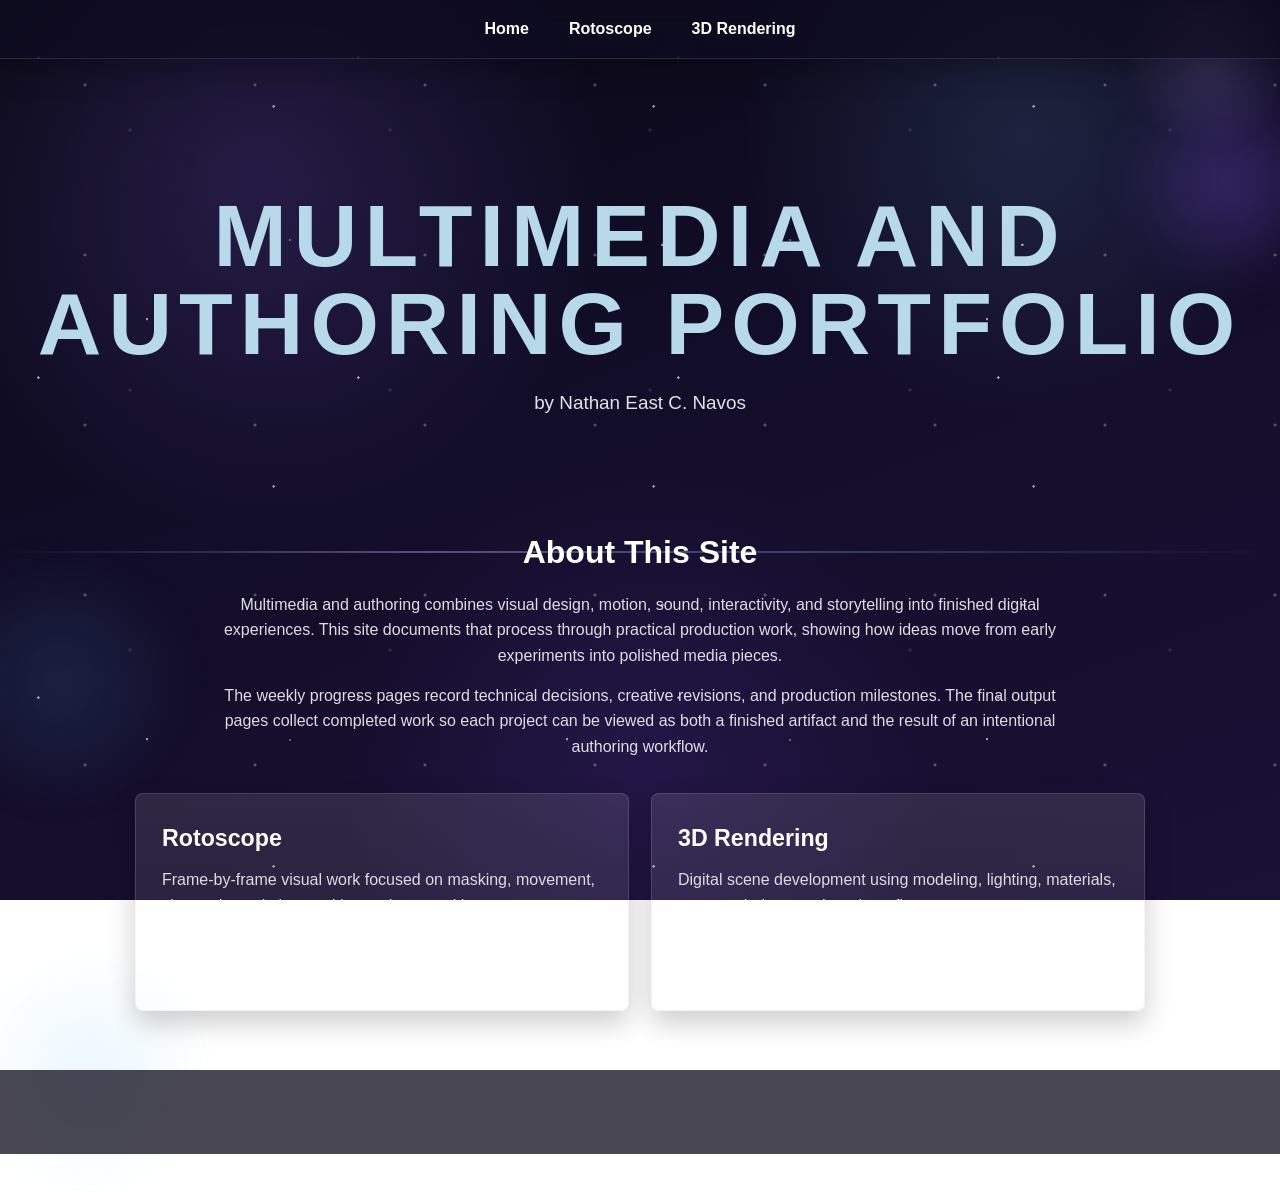
==== commit 6643b75b: "Patch" ====
--- a/index.html
+++ b/index.html
@@ -6,6 +6,10 @@
     <link rel="stylesheet" href="style.css">
 </head>
 <body>
+    <div class="space-layers"></div>
+    <div class="shooting-star"></div>
+    <div class="shooting-star star-2"></div>
+    <div class="shooting-star star-3"></div>
     <nav class="navbar">
         <ul class="nav-links">
             <li><a href="index.html">Home</a></li>
--- a/style.css
+++ b/style.css
@@ -54,6 +54,77 @@
     opacity: 0.5;
 }
 
+.space-layers {
+    position: fixed;
+    inset: 0;
+    pointer-events: none;
+    z-index: 0;
+}
+
+.space-layers::before,
+.space-layers::after {
+    content: "";
+    position: absolute;
+    inset: auto;
+    border-radius: 50%;
+    filter: blur(22px);
+    opacity: 0.55;
+}
+
+.space-layers::before {
+    top: 8%;
+    right: -60px;
+    width: 220px;
+    height: 220px;
+    background: radial-gradient(circle, rgba(142, 92, 255, 0.5), transparent 70%);
+    animation: nebulaFloat 18s ease-in-out infinite alternate;
+}
+
+.space-layers::after {
+    bottom: 10%;
+    left: -70px;
+    width: 260px;
+    height: 260px;
+    background: radial-gradient(circle, rgba(88, 185, 255, 0.24), transparent 72%);
+    animation: nebulaFloat 24s ease-in-out infinite alternate-reverse;
+}
+
+.shooting-star {
+    position: fixed;
+    top: 12%;
+    left: -20%;
+    width: 180px;
+    height: 2px;
+    pointer-events: none;
+    z-index: 0;
+    background: linear-gradient(90deg, transparent, rgba(255,255,255,0.9), rgba(198,171,255,0.6), transparent);
+    filter: blur(0.2px);
+    animation: shootingStar 11s linear infinite;
+    opacity: 0;
+}
+
+.shooting-star::before {
+    content: "";
+    position: absolute;
+    right: 0;
+    top: -3px;
+    width: 14px;
+    height: 8px;
+    border-radius: 50%;
+    background: radial-gradient(circle, rgba(255,255,255,0.95), rgba(255,255,255,0));
+    box-shadow: 0 0 16px rgba(255,255,255,0.55);
+}
+
+.shooting-star.star-2 {
+    top: 28%;
+    animation-delay: 4s;
+}
+
+.shooting-star.star-3 {
+    top: 68%;
+    animation-delay: 7s;
+}
+
 /* Navigation */
 .navbar {
     background-color: rgba(14, 12, 32, 0.72);
@@ -99,6 +170,43 @@
     padding: 20px;
     position: relative;
     z-index: 1;
+    animation: pageRise 0.8s ease both;
+}
+
+.content-container::before,
+.home-content::before {
+    content: "";
+    position: absolute;
+    inset: -30px -20px auto auto;
+    width: 180px;
+    height: 180px;
+    border-radius: 50%;
+    background: radial-gradient(circle, rgba(196, 164, 255, 0.18), transparent 68%);
+    filter: blur(8px);
+    pointer-events: none;
+    z-index: 0;
+    animation: nebulaFloat 20s ease-in-out infinite alternate;
+}
+
+.content-container::after,
+.home-content::after {
+    content: "";
+    position: absolute;
+    inset: auto auto -40px -30px;
+    width: 240px;
+    height: 240px;
+    border-radius: 50%;
+    background: radial-gradient(circle, rgba(90, 190, 255, 0.12), transparent 72%);
+    filter: blur(12px);
+    pointer-events: none;
+    z-index: 0;
+    animation: nebulaFloat 24s ease-in-out infinite alternate-reverse;
+}
+
+.content-container > *,
+.home-content > * {
+    position: relative;
+    z-index: 1;
 }
 
 /* Home Page Hero */
@@ -110,6 +218,18 @@
     align-items: center;
     text-align: center;
     padding: 70px 20px 45px;
+    position: relative;
+    z-index: 1;
+    animation: pageRise 0.85s ease both;
+}
+
+.hero-section::after {
+    content: "";
+    position: absolute;
+    inset: auto 0 -26px;
+    height: 2px;
+    background: linear-gradient(90deg, transparent, rgba(216, 194, 255, 0.45), rgba(120, 200, 255, 0.32), transparent);
+    opacity: 0.8;
 }
 
 .hero-section h1 {
@@ -162,6 +282,7 @@
     display: grid;
     grid-template-columns: repeat(2, minmax(0, 1fr));
     gap: 22px;
+    animation: pageRise 0.9s ease both;
 }
 
 .project-card {
@@ -246,6 +367,7 @@
     padding: 28px;
     backdrop-filter: blur(12px);
     box-shadow: 0 14px 32px rgba(0, 0, 0, 0.24);
+    animation: pageRise 0.9s ease both;
 }
 
 .feature-grid {
@@ -318,6 +440,15 @@
     backdrop-filter: blur(10px);
     box-shadow: 0 10px 22px rgba(0, 0, 0, 0.18);
     transition: transform 0.25s ease, border-color 0.25s ease;
+    animation: cardPop 0.7s ease both;
+}
+
+.week-card:nth-child(2n) {
+    animation-delay: 0.08s;
+}
+
+.week-card:nth-child(3n) {
+    animation-delay: 0.16s;
 }
 
 .week-card:hover {
@@ -354,6 +485,19 @@
     gap: 18px;
     align-items: center;
     padding: 18px;
+    animation: cardPop 0.72s ease both;
+}
+
+.planet-row:nth-child(2n) {
+    animation-delay: 0.08s;
+}
+
+.planet-row:nth-child(3n) {
+    animation-delay: 0.16s;
+}
+
+.planet-row:nth-child(4n) {
+    animation-delay: 0.24s;
 }
 
 .planet-row-media {
@@ -595,6 +739,15 @@
 .summary-card {
     padding: 20px 16px;
     text-align: center;
+    animation: cardPop 0.65s ease both;
+}
+
+.summary-card:nth-child(2n) {
+    animation-delay: 0.05s;
+}
+
+.summary-card:nth-child(3n) {
+    animation-delay: 0.1s;
 }
 
 .summary-card h3 {
@@ -711,6 +864,7 @@
     backdrop-filter: blur(12px);
     position: relative;
     z-index: 1;
+    animation: pageRise 0.9s ease both;
 }
 
 .footer-inner {
@@ -837,3 +991,51 @@
         opacity: 0.8;
     }
 }
+
+@keyframes pageRise {
+    from {
+        opacity: 0;
+        transform: translateY(24px);
+    }
+    to {
+        opacity: 1;
+        transform: translateY(0);
+    }
+}
+
+@keyframes cardPop {
+    from {
+        opacity: 0;
+        transform: translateY(18px) scale(0.985);
+    }
+    to {
+        opacity: 1;
+        transform: translateY(0) scale(1);
+    }
+}
+
+@keyframes nebulaFloat {
+    from {
+        transform: translate3d(0, 0, 0) scale(1);
+    }
+    to {
+        transform: translate3d(0, 18px, 0) scale(1.08);
+    }
+}
+
+@keyframes shootingStar {
+    0% {
+        transform: translate3d(0, 0, 0) rotate(12deg);
+        opacity: 0;
+    }
+    10% {
+        opacity: 1;
+    }
+    22% {
+        opacity: 0;
+    }
+    100% {
+        transform: translate3d(170vw, 32vh, 0) rotate(12deg);
+        opacity: 0;
+    }
+}
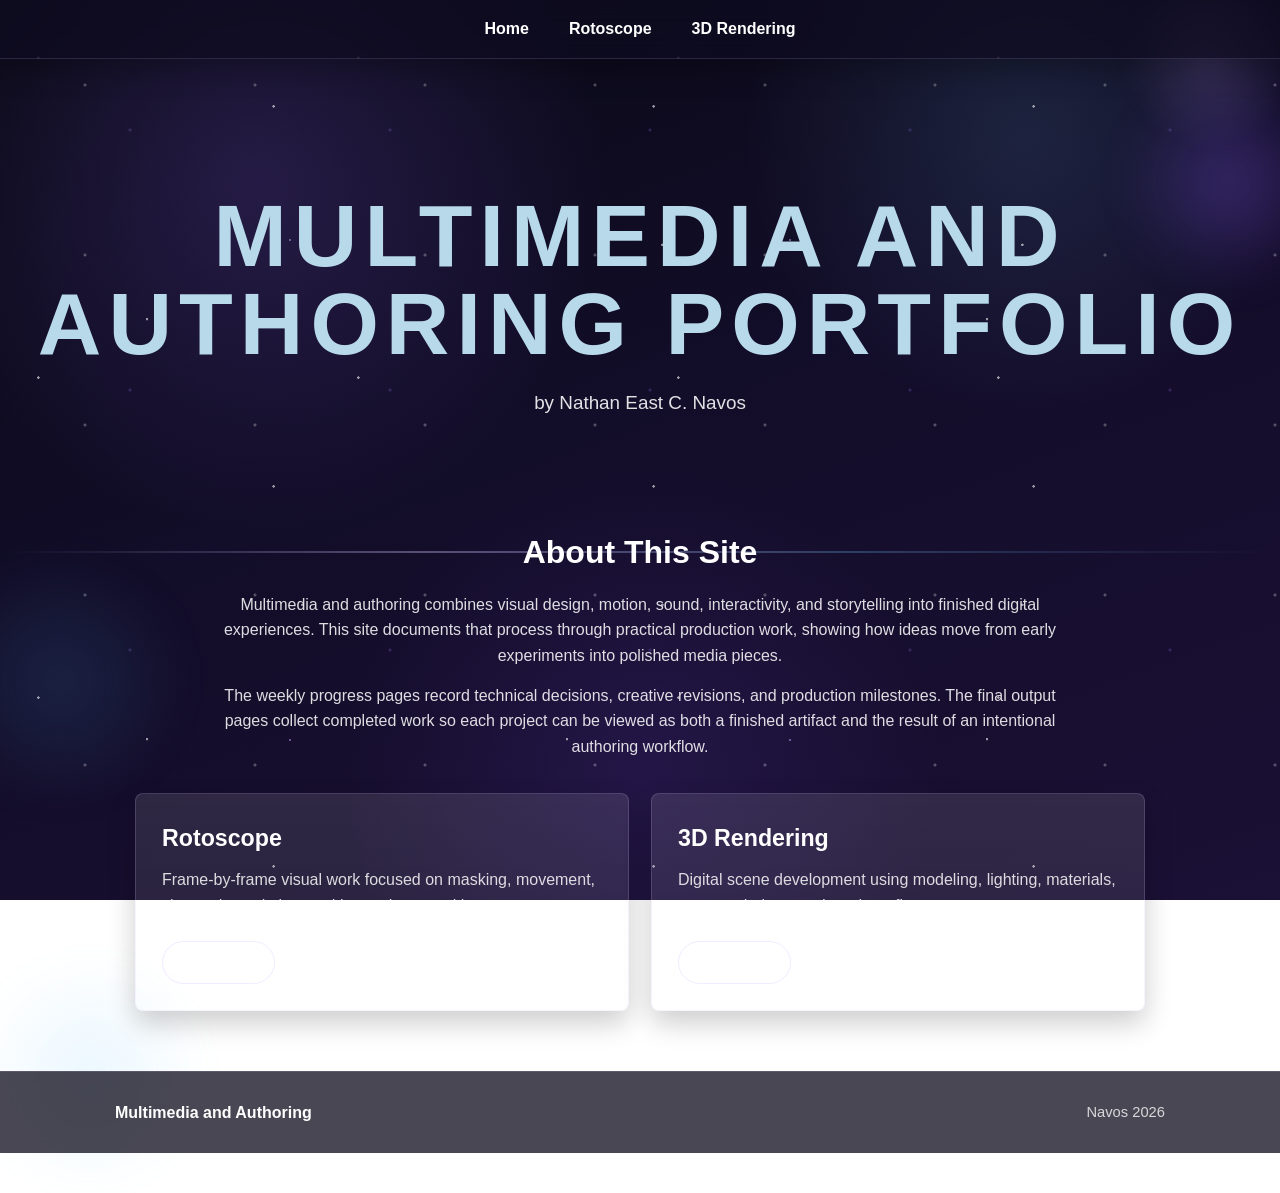
==== commit 2b928fc0: "icon" ====
--- a/index.html
+++ b/index.html
@@ -4,6 +4,7 @@
     <meta charset="UTF-8">
     <title>Multimedia and Authoring Projects</title>
     <link rel="stylesheet" href="style.css">
+    <link rel="icon" type="image/jpg" href="Planet GIFs/favicon.jpg">
 </head>
 <body>
     <div class="space-layers"></div>
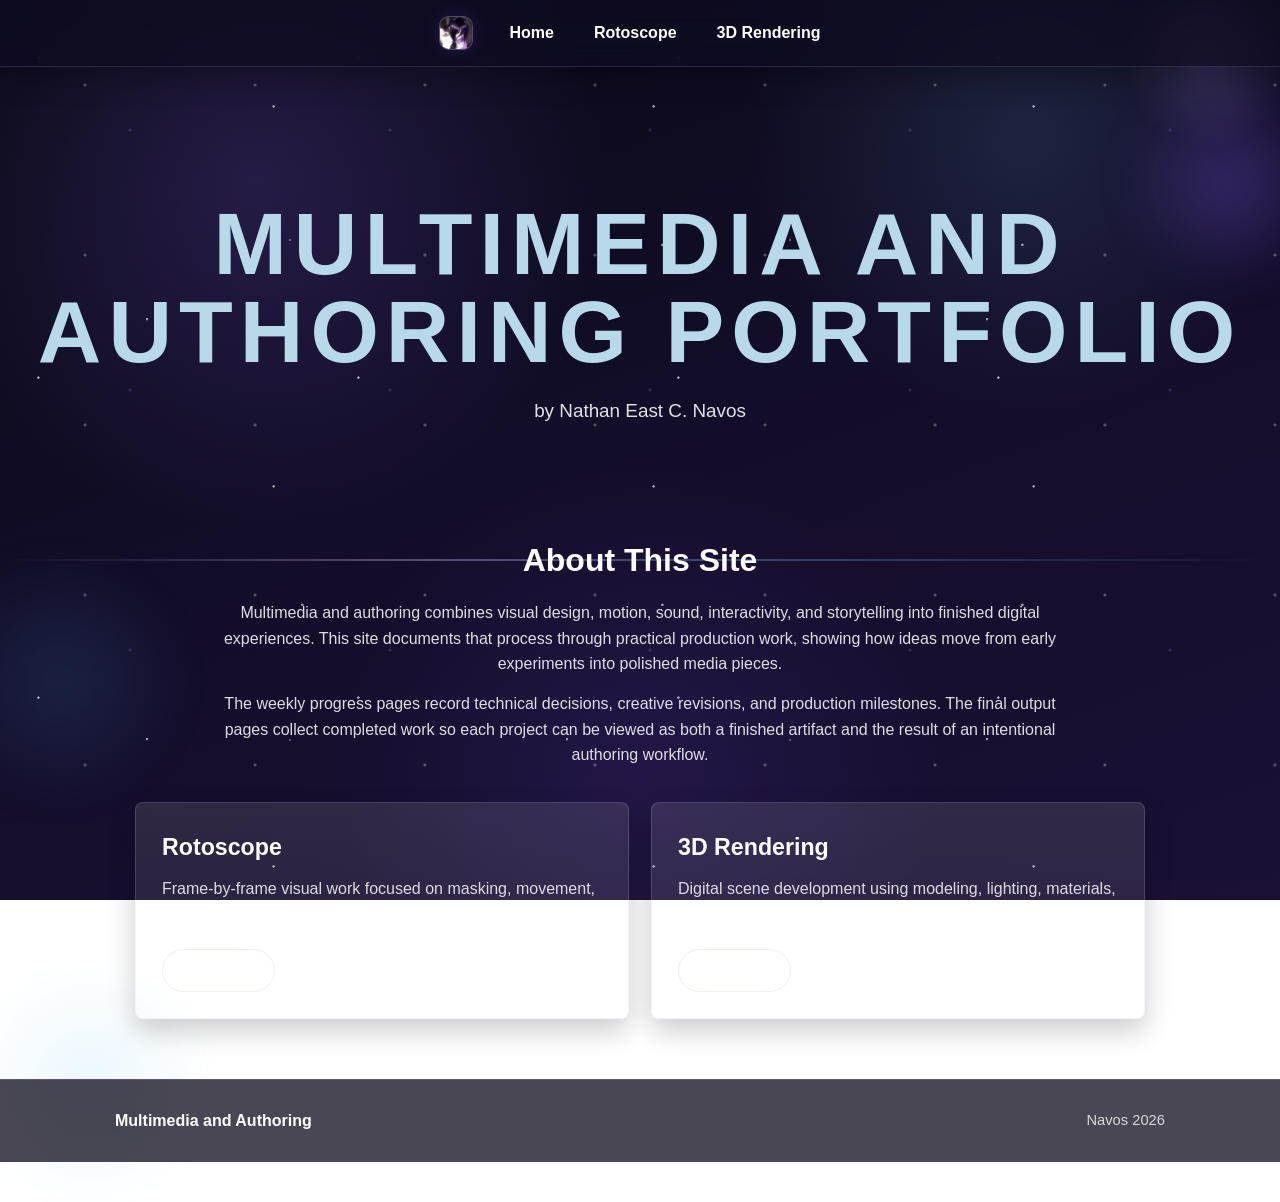
==== commit 4019a13c: "Logo" ====
--- a/index.html
+++ b/index.html
@@ -12,11 +12,16 @@
     <div class="shooting-star star-2"></div>
     <div class="shooting-star star-3"></div>
     <nav class="navbar">
-        <ul class="nav-links">
-            <li><a href="index.html">Home</a></li>
-            <li><a href="rotoscope-progress.html">Rotoscope</a></li>
-            <li><a href="rendering-progress.html">3D Rendering</a></li>
-        </ul>
+        <div class="nav-shell">
+            <a class="site-logo-link" href="index.html" aria-label="Site logo">
+                <img src="Planet GIFs/favicon.jpg" alt="Site logo placeholder">
+            </a>
+            <ul class="nav-links">
+                <li><a href="index.html">Home</a></li>
+                <li><a href="rotoscope-progress.html">Rotoscope</a></li>
+                <li><a href="rendering-progress.html">3D Rendering</a></li>
+            </ul>
+        </div>
     </nav>
 
     <header class="hero-section">
--- a/style.css
+++ b/style.css
@@ -135,6 +135,39 @@
     z-index: 1000;
     border-bottom: 1px solid rgba(198, 171, 255, 0.16);
     box-shadow: 0 8px 30px rgba(0, 0, 0, 0.28);
+}
+
+.nav-shell {
+    display: flex;
+    align-items: center;
+    justify-content: center;
+    gap: 16px;
+    max-width: 1100px;
+    margin: 0 auto;
+}
+
+.site-logo-link {
+    width: 34px;
+    height: 34px;
+    flex: 0 0 34px;
+    border-radius: 10px;
+    overflow: hidden;
+    border: 1px solid rgba(216, 194, 255, 0.28);
+    background: rgba(255, 255, 255, 0.08);
+    box-shadow: 0 0 18px rgba(126, 92, 255, 0.16);
+    transition: transform 0.25s ease, box-shadow 0.25s ease;
+}
+
+.site-logo-link:hover {
+    transform: translateY(-2px) scale(1.04);
+    box-shadow: 0 0 24px rgba(126, 92, 255, 0.28);
+}
+
+.site-logo-link img {
+    width: 100%;
+    height: 100%;
+    display: block;
+    object-fit: cover;
 }
 
 .nav-links {
@@ -889,6 +922,11 @@
 }
 
 @media (max-width: 700px) {
+    .nav-shell {
+        flex-direction: column;
+        gap: 10px;
+    }
+
     .nav-links > li {
         padding: 0 10px;
     }
